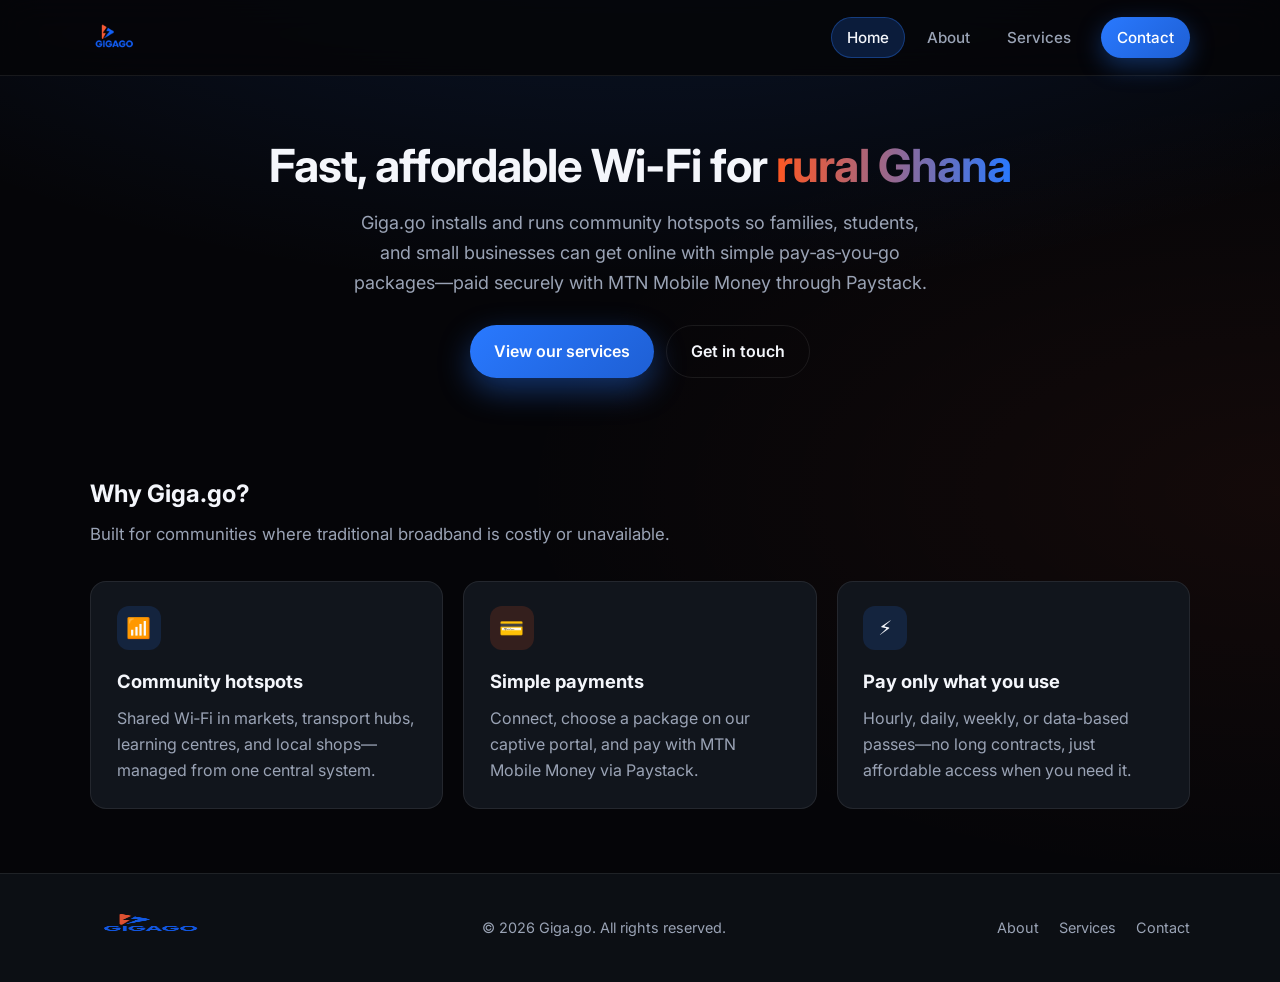
==== index.html @ ad7f2c5f "first commit" ====
<!DOCTYPE html>
<html lang="en">
  <head>
    <meta charset="UTF-8" />
    <meta name="viewport" content="width=device-width, initial-scale=1.0" />
    <title>Giga.go | Affordable Rural Wi‑Fi in Ghana</title>
    <meta
      name="description"
      content="Giga.go provides affordable Wi‑Fi hotspot internet in rural Ghana. Buy internet packages with MTN Mobile Money via Paystack."
    />
    <link rel="icon" href="gigago logo.png" type="image/png" />
    <link rel="preconnect" href="https://fonts.googleapis.com" />
    <link rel="preconnect" href="https://fonts.gstatic.com" crossorigin />
    <link
      href="https://fonts.googleapis.com/css2?family=Inter:wght@400;500;600;700&display=swap"
      rel="stylesheet"
    />
    <link rel="stylesheet" href="css/style.css" />
  </head>
  <body>
    <header class="site-header">
      <div class="container header-inner">
        <a href="index.html" class="brand" aria-label="Giga.go home">
          <img src="gigago logo.png" alt="Giga.go" width="160" height="48" />
        </a>
        <button
          type="button"
          class="nav-toggle"
          aria-label="Open menu"
          aria-expanded="false"
        >
          ☰
        </button>
        <nav class="site-nav" aria-label="Main">
          <a href="index.html" class="is-active">Home</a>
          <a href="about.html">About</a>
          <a href="services.html">Services</a>
          <a href="contact.html" class="nav-cta">Contact</a>
        </nav>
      </div>
    </header>

    <main>
      <section class="page-hero">
        <div class="container">
          <h1>
            Fast, affordable Wi‑Fi for
            <span class="accent">rural Ghana</span>
          </h1>
          <p class="lead">
            Giga.go installs and runs community hotspots so families, students,
            and small businesses can get online with simple pay‑as‑you‑go
            packages—paid securely with MTN Mobile Money through Paystack.
          </p>
          <div class="hero-actions">
            <a href="services.html" class="btn btn-primary">View our services</a>
            <a href="contact.html" class="btn btn-secondary">Get in touch</a>
          </div>
        </div>
      </section>

      <section class="section">
        <div class="container">
          <h2 class="section-title">Why Giga.go?</h2>
          <p class="section-subtitle">
            Built for communities where traditional broadband is costly or
            unavailable.
          </p>
          <div class="grid grid-3">
            <article class="card">
              <div class="card-icon blue">📶</div>
              <h3>Community hotspots</h3>
              <p>
                Shared Wi‑Fi in markets, transport hubs, learning centres, and
                local shops—managed from one central system.
              </p>
            </article>
            <article class="card">
              <div class="card-icon orange">💳</div>
              <h3>Simple payments</h3>
              <p>
                Connect, choose a package on our captive portal, and pay with
                MTN Mobile Money via Paystack.
              </p>
            </article>
            <article class="card">
              <div class="card-icon blue">⚡</div>
              <h3>Pay only what you use</h3>
              <p>
                Hourly, daily, weekly, or data-based passes—no long contracts,
                just affordable access when you need it.
              </p>
            </article>
          </div>
        </div>
      </section>
    </main>

    <footer class="site-footer">
      <div class="container footer-inner">
        <a href="index.html" class="footer-brand">
          <img src="gigago logo.png" alt="Giga.go" width="120" height="36" />
        </a>
        <p class="footer-copy">© <span id="year"></span> Giga.go. All rights reserved.</p>
        <div class="footer-links">
          <a href="about.html">About</a>
          <a href="services.html">Services</a>
          <a href="contact.html">Contact</a>
        </div>
      </div>
    </footer>
    <script src="js/main.js"></script>
    <script>
      document.getElementById("year").textContent = new Date().getFullYear();
    </script>
  </body>
</html>
---- css/style.css ----
:root {
  --blue: #2979ff;
  --blue-dark: #1e5fd4;
  --orange: #ff5722;
  --orange-soft: rgba(255, 87, 34, 0.15);
  --bg: #050508;
  --bg-elevated: #0c0f14;
  --bg-card: #11151c;
  --border: rgba(255, 255, 255, 0.08);
  --text: #f4f6fb;
  --text-muted: #9aa3b5;
  --radius: 16px;
  --radius-sm: 10px;
  --shadow: 0 24px 48px rgba(0, 0, 0, 0.45);
  --font: "Inter", system-ui, -apple-system, sans-serif;
  --header-h: 76px;
}

*,
*::before,
*::after {
  box-sizing: border-box;
}

html {
  scroll-behavior: smooth;
}

body {
  margin: 0;
  font-family: var(--font);
  font-size: 17px;
  line-height: 1.65;
  color: var(--text);
  background: var(--bg);
  background-image:
    radial-gradient(ellipse 80% 50% at 50% -20%, rgba(41, 121, 255, 0.18), transparent),
    radial-gradient(ellipse 60% 40% at 100% 50%, rgba(255, 87, 34, 0.06), transparent);
  min-height: 100vh;
  display: flex;
  flex-direction: column;
}

img {
  max-width: 100%;
  height: auto;
}

a {
  color: var(--blue);
  text-decoration: none;
  transition: color 0.2s ease;
}

a:hover {
  color: #5c9dff;
}

.container {
  width: min(1100px, 92%);
  margin-inline: auto;
}

/* Header */
.site-header {
  position: sticky;
  top: 0;
  z-index: 100;
  height: var(--header-h);
  border-bottom: 1px solid var(--border);
  background: rgba(5, 5, 8, 0.85);
  backdrop-filter: blur(16px);
}

.header-inner {
  height: 100%;
  display: flex;
  align-items: center;
  justify-content: space-between;
  gap: 1.5rem;
}

.brand {
  display: flex;
  align-items: center;
  flex-shrink: 0;
}

.brand img {
  height: 48px;
  width: auto;
  display: block;
  object-fit: contain;
}

.nav-toggle {
  display: none;
  background: none;
  border: 1px solid var(--border);
  color: var(--text);
  padding: 0.5rem 0.75rem;
  border-radius: var(--radius-sm);
  font-size: 1.25rem;
  cursor: pointer;
  line-height: 1;
}

.site-nav {
  display: flex;
  align-items: center;
  gap: 0.35rem;
}

.site-nav a {
  color: var(--text-muted);
  font-size: 0.95rem;
  font-weight: 500;
  padding: 0.5rem 1rem;
  border-radius: 999px;
  transition: color 0.2s, background 0.2s;
}

.site-nav a:hover {
  color: var(--text);
  background: rgba(255, 255, 255, 0.06);
}

.site-nav a.is-active {
  color: var(--text);
  background: rgba(41, 121, 255, 0.2);
  box-shadow: inset 0 0 0 1px rgba(41, 121, 255, 0.35);
}

.nav-cta {
  margin-left: 0.5rem;
  background: linear-gradient(135deg, var(--blue), var(--blue-dark));
  color: #fff !important;
  box-shadow: 0 8px 24px rgba(41, 121, 255, 0.35);
}

.nav-cta:hover {
  color: #fff !important;
  filter: brightness(1.08);
}

/* Main */
main {
  flex: 1;
}

.page-hero {
  padding: 4rem 0 3rem;
  text-align: center;
}

.page-hero h1 {
  font-size: clamp(2rem, 5vw, 2.85rem);
  font-weight: 700;
  line-height: 1.15;
  margin: 0 0 1rem;
  letter-spacing: -0.02em;
}

.page-hero h1 .accent {
  background: linear-gradient(90deg, var(--orange), var(--blue));
  -webkit-background-clip: text;
  background-clip: text;
  color: transparent;
}

.page-hero .lead {
  font-size: 1.125rem;
  color: var(--text-muted);
  max-width: 36rem;
  margin: 0 auto 1.75rem;
}

.hero-actions {
  display: flex;
  flex-wrap: wrap;
  gap: 0.75rem;
  justify-content: center;
}

.btn {
  display: inline-flex;
  align-items: center;
  justify-content: center;
  padding: 0.75rem 1.5rem;
  font-size: 1rem;
  font-weight: 600;
  border-radius: 999px;
  border: none;
  cursor: pointer;
  transition: transform 0.15s, box-shadow 0.2s, filter 0.2s;
  text-decoration: none;
}

.btn:hover {
  transform: translateY(-1px);
}

.btn-primary {
  background: linear-gradient(135deg, var(--blue), var(--blue-dark));
  color: #fff;
  box-shadow: 0 12px 32px rgba(41, 121, 255, 0.4);
}

.btn-primary:hover {
  color: #fff;
  filter: brightness(1.06);
}

.btn-secondary {
  background: transparent;
  color: var(--text);
  border: 1px solid var(--border);
}

.btn-secondary:hover {
  color: var(--text);
  background: rgba(255, 255, 255, 0.05);
  border-color: rgba(255, 255, 255, 0.15);
}

.section {
  padding: 3rem 0 4rem;
}

.section-title {
  font-size: 1.5rem;
  font-weight: 700;
  margin: 0 0 0.5rem;
}

.section-subtitle {
  color: var(--text-muted);
  margin: 0 0 2rem;
  font-size: 1.05rem;
}

.grid {
  display: grid;
  gap: 1.25rem;
}

.grid-3 {
  grid-template-columns: repeat(auto-fit, minmax(260px, 1fr));
}

.grid-2 {
  grid-template-columns: repeat(auto-fit, minmax(300px, 1fr));
}

.card {
  background: var(--bg-card);
  border: 1px solid var(--border);
  border-radius: var(--radius);
  padding: 1.5rem 1.6rem;
  transition: border-color 0.2s, box-shadow 0.2s;
}

.card:hover {
  border-color: rgba(41, 121, 255, 0.25);
  box-shadow: var(--shadow);
}

.card-icon {
  width: 44px;
  height: 44px;
  border-radius: 12px;
  display: flex;
  align-items: center;
  justify-content: center;
  font-size: 1.25rem;
  margin-bottom: 1rem;
}

.card-icon.blue {
  background: rgba(41, 121, 255, 0.15);
}

.card-icon.orange {
  background: var(--orange-soft);
}

.card h3 {
  margin: 0 0 0.5rem;
  font-size: 1.15rem;
}

.card p {
  margin: 0;
  color: var(--text-muted);
  font-size: 1rem;
}

.card .tag {
  display: inline-block;
  margin-top: 0.75rem;
  font-size: 0.8rem;
  font-weight: 600;
  color: var(--orange);
  text-transform: uppercase;
  letter-spacing: 0.06em;
}

.steps {
  counter-reset: step;
  list-style: none;
  padding: 0;
  margin: 0;
}

.steps li {
  position: relative;
  padding-left: 3rem;
  margin-bottom: 1.5rem;
  color: var(--text-muted);
}

.steps li::before {
  counter-increment: step;
  content: counter(step);
  position: absolute;
  left: 0;
  top: 0;
  width: 2rem;
  height: 2rem;
  border-radius: 50%;
  background: linear-gradient(135deg, var(--orange), var(--blue));
  color: #fff;
  font-size: 0.85rem;
  font-weight: 700;
  display: flex;
  align-items: center;
  justify-content: center;
}

.steps li strong {
  display: block;
  color: var(--text);
  margin-bottom: 0.25rem;
}

.contact-grid {
  display: grid;
  gap: 1rem;
}

.contact-item {
  display: flex;
  flex-direction: column;
  gap: 0.2rem;
  padding: 1rem 1.25rem;
  background: var(--bg-card);
  border: 1px solid var(--border);
  border-radius: var(--radius-sm);
}

.contact-item span {
  font-size: 0.8rem;
  text-transform: uppercase;
  letter-spacing: 0.08em;
  color: var(--text-muted);
}

.contact-item a,
.contact-item strong {
  font-size: 1.05rem;
  color: var(--text);
}

.highlight-box {
  background: linear-gradient(135deg, rgba(41, 121, 255, 0.12), rgba(255, 87, 34, 0.08));
  border: 1px solid rgba(41, 121, 255, 0.25);
  border-radius: var(--radius);
  padding: 1.5rem 1.75rem;
  margin-top: 2rem;
}

.highlight-box p {
  margin: 0;
  color: var(--text-muted);
}

.highlight-box strong {
  color: var(--text);
}

/* Footer */
.site-footer {
  margin-top: auto;
  border-top: 1px solid var(--border);
  padding: 2rem 0;
  background: var(--bg-elevated);
}

.footer-inner {
  display: flex;
  flex-wrap: wrap;
  align-items: center;
  justify-content: space-between;
  gap: 1rem;
}

.footer-brand img {
  height: 36px;
  opacity: 0.9;
}

.footer-copy {
  font-size: 0.9rem;
  color: var(--text-muted);
  margin: 0;
}

.footer-links {
  display: flex;
  flex-wrap: wrap;
  gap: 1.25rem;
}

.footer-links a {
  color: var(--text-muted);
  font-size: 0.9rem;
}

.footer-links a:hover {
  color: var(--text);
}

@media (max-width: 768px) {
  .nav-toggle {
    display: block;
  }

  .site-nav {
    position: fixed;
    top: var(--header-h);
    left: 0;
    right: 0;
    flex-direction: column;
    align-items: stretch;
    padding: 1rem;
    background: var(--bg-elevated);
    border-bottom: 1px solid var(--border);
    transform: translateY(-120%);
    opacity: 0;
    pointer-events: none;
    transition: transform 0.25s, opacity 0.25s;
  }

  .site-nav.is-open {
    transform: translateY(0);
    opacity: 1;
    pointer-events: auto;
  }

  .site-nav a {
    padding: 0.85rem 1rem;
  }

  .nav-cta {
    margin-left: 0;
    text-align: center;
  }

  .brand img {
    height: 40px;
  }
}
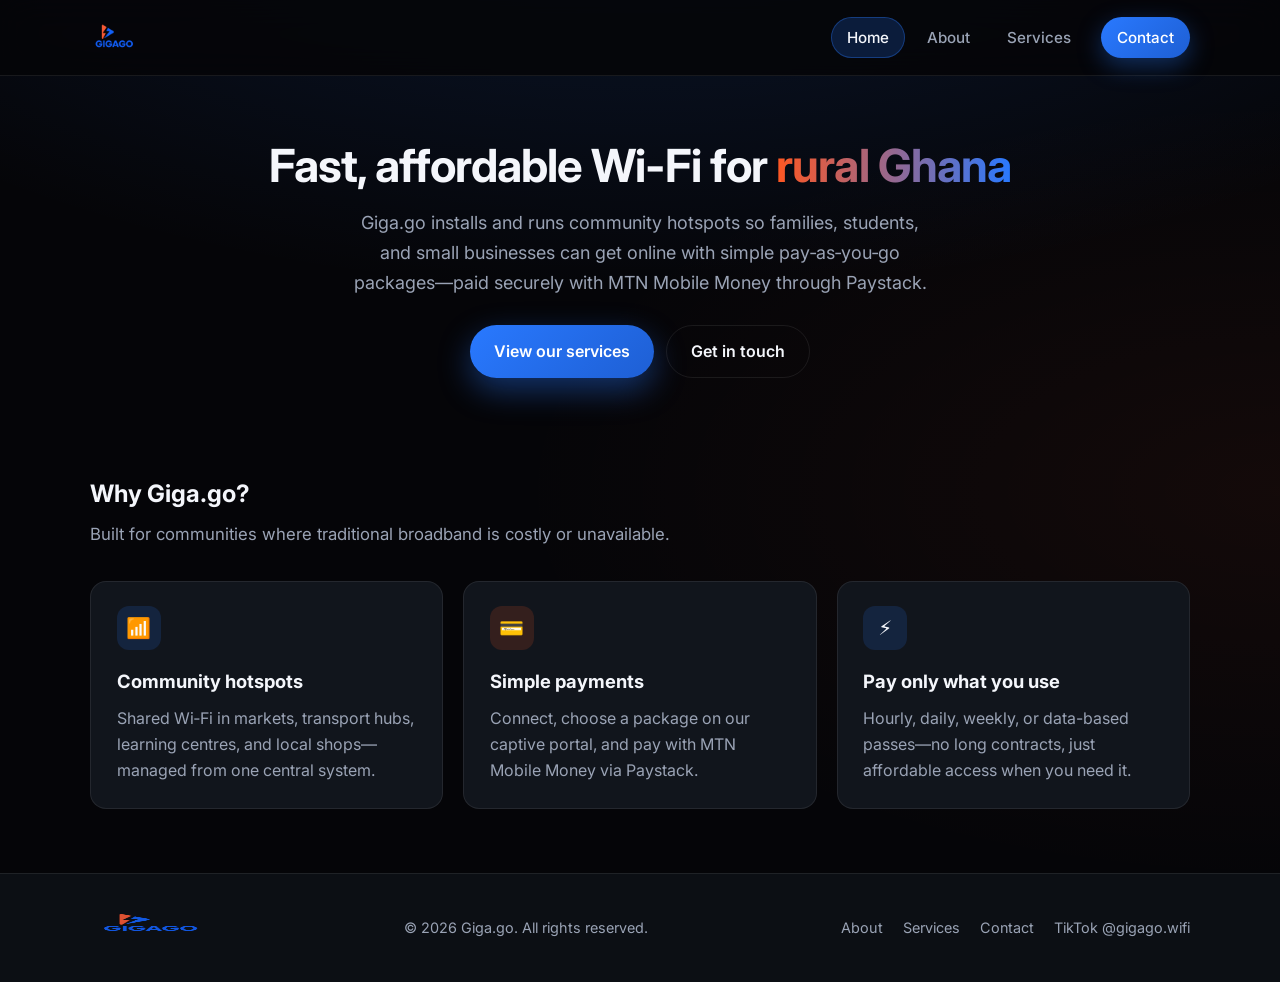
==== commit 4a3b97ba: "update site" ====
--- a/index.html
+++ b/index.html
@@ -106,6 +106,9 @@
           <a href="about.html">About</a>
           <a href="services.html">Services</a>
           <a href="contact.html">Contact</a>
+          <a href="https://www.tiktok.com/@gigago.wifi" target="_blank" rel="noopener"
+            >TikTok @gigago.wifi</a
+          >
         </div>
       </div>
     </footer>
